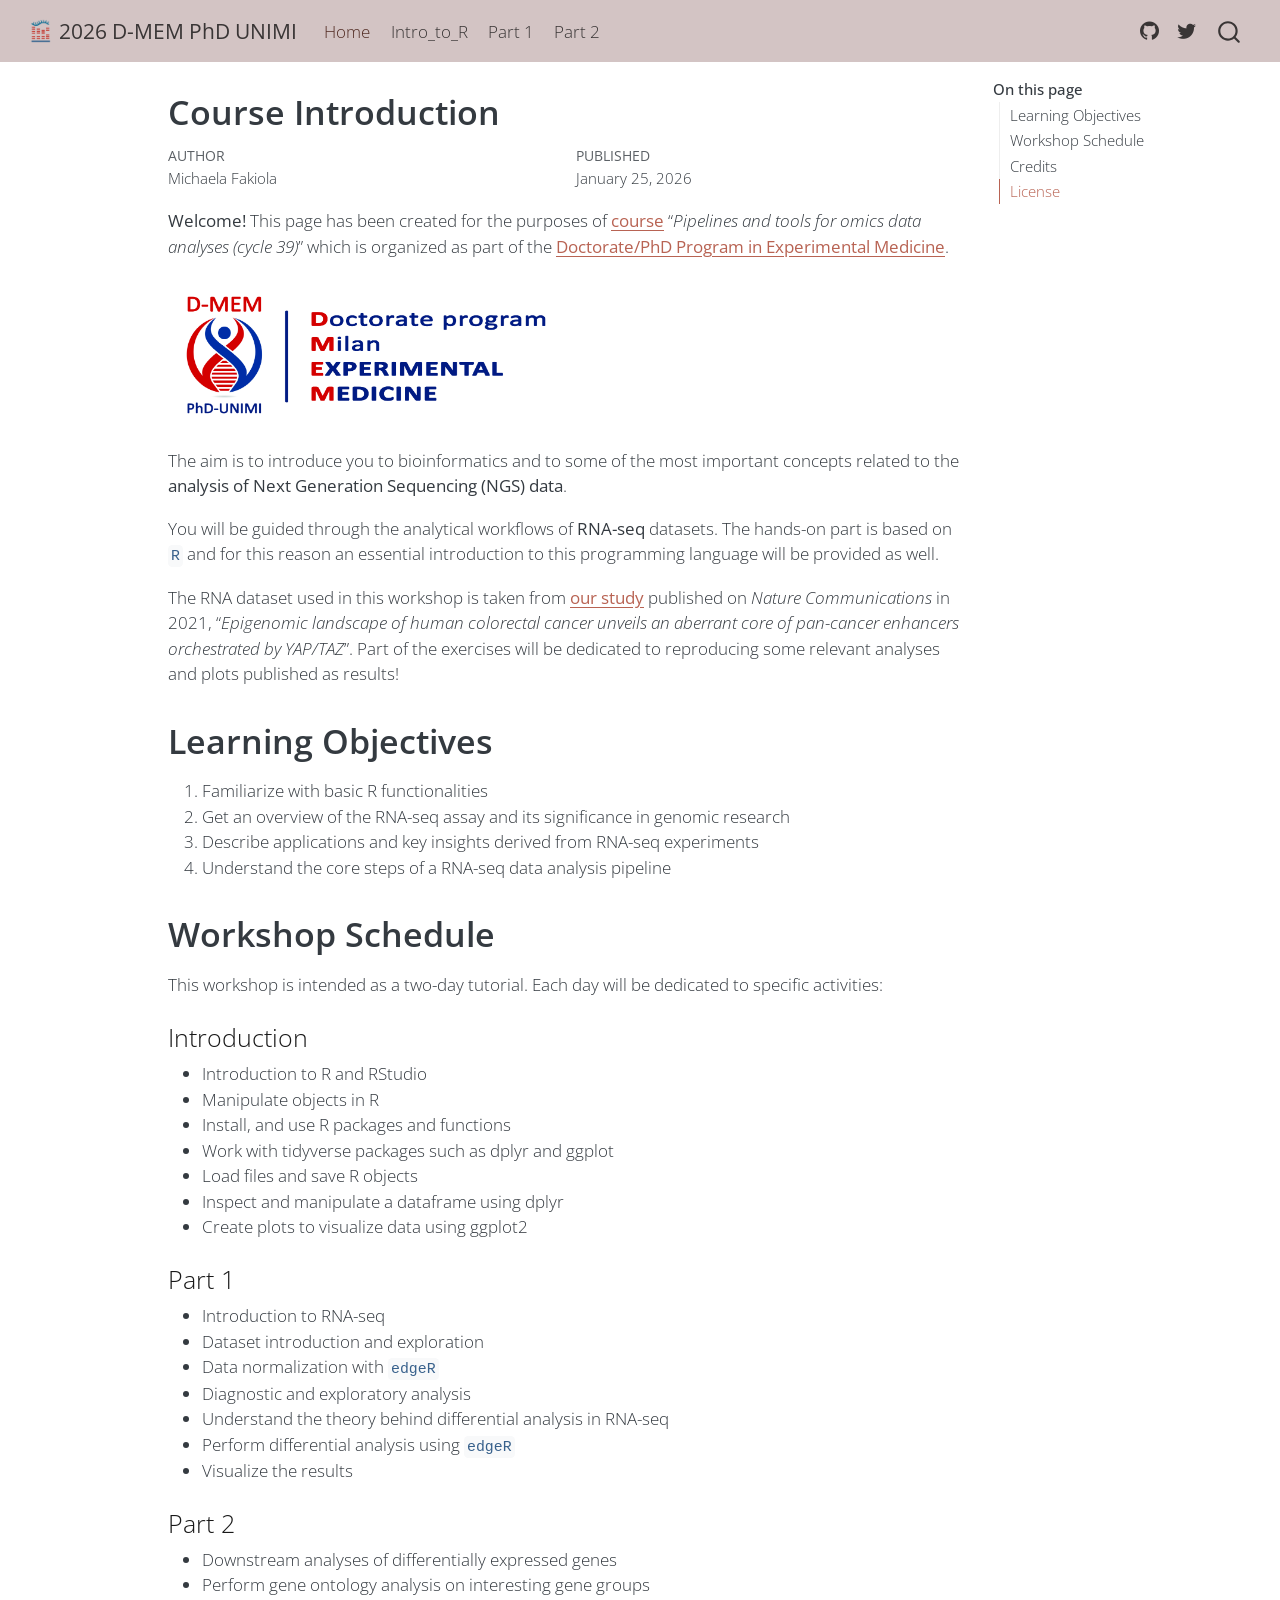
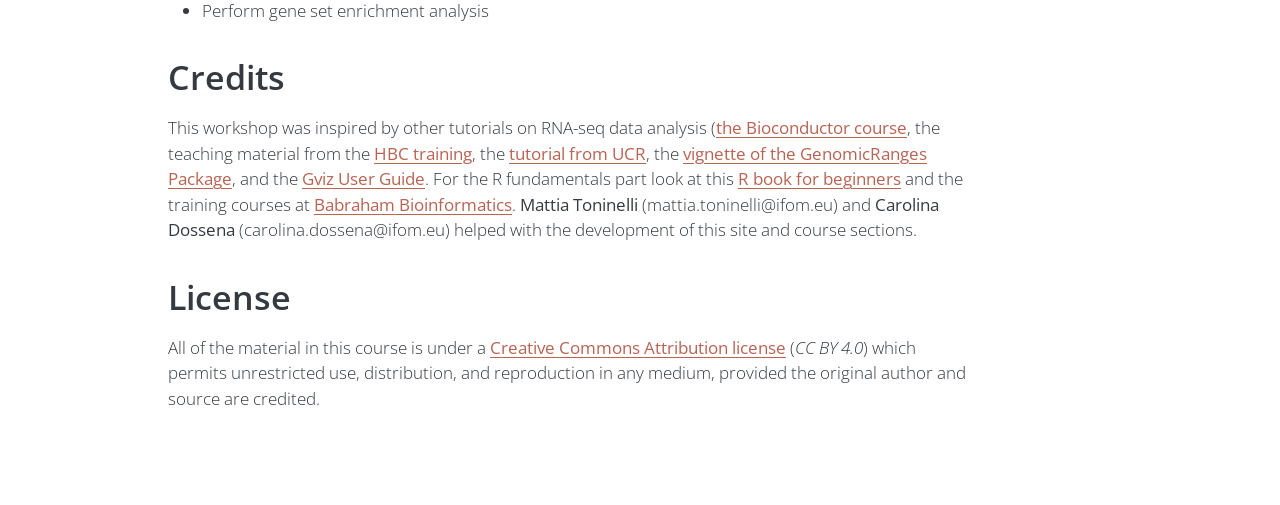
==== docs/pages/index.html @ a2cad3c7 "Course material 28Jan" ====
<!DOCTYPE html>
<html xmlns="http://www.w3.org/1999/xhtml" lang="en" xml:lang="en"><head>

<meta charset="utf-8">
<meta name="generator" content="quarto-1.6.42">

<meta name="viewport" content="width=device-width, initial-scale=1.0, user-scalable=yes">

<meta name="author" content="Michaela Fakiola">
<meta name="dcterms.date" content="2026-01-25">

<title>Course Introduction – 2026 D-MEM PhD UNIMI</title>
<style>
code{white-space: pre-wrap;}
span.smallcaps{font-variant: small-caps;}
div.columns{display: flex; gap: min(4vw, 1.5em);}
div.column{flex: auto; overflow-x: auto;}
div.hanging-indent{margin-left: 1.5em; text-indent: -1.5em;}
ul.task-list{list-style: none;}
ul.task-list li input[type="checkbox"] {
  width: 0.8em;
  margin: 0 0.8em 0.2em -1em; /* quarto-specific, see https://github.com/quarto-dev/quarto-cli/issues/4556 */ 
  vertical-align: middle;
}
</style>


<script src="../site_libs/quarto-nav/quarto-nav.js"></script>
<script src="../site_libs/quarto-nav/headroom.min.js"></script>
<script src="../site_libs/clipboard/clipboard.min.js"></script>
<script src="../site_libs/quarto-search/autocomplete.umd.js"></script>
<script src="../site_libs/quarto-search/fuse.min.js"></script>
<script src="../site_libs/quarto-search/quarto-search.js"></script>
<meta name="quarto:offset" content="../">
<link href=".././pics/RNA-seq_icon_v2.png" rel="icon" type="image/png">
<script src="../site_libs/quarto-html/quarto.js"></script>
<script src="../site_libs/quarto-html/popper.min.js"></script>
<script src="../site_libs/quarto-html/tippy.umd.min.js"></script>
<script src="../site_libs/quarto-html/anchor.min.js"></script>
<link href="../site_libs/quarto-html/tippy.css" rel="stylesheet">
<link href="../site_libs/quarto-html/quarto-syntax-highlighting-de84f8d6bb715db06a919283c2d1e787.css" rel="stylesheet" id="quarto-text-highlighting-styles">
<script src="../site_libs/bootstrap/bootstrap.min.js"></script>
<link href="../site_libs/bootstrap/bootstrap-icons.css" rel="stylesheet">
<link href="../site_libs/bootstrap/bootstrap-d62041491b689b9bde5dbe557e099e3a.min.css" rel="stylesheet" append-hash="true" id="quarto-bootstrap" data-mode="light">
<script id="quarto-search-options" type="application/json">{
  "location": "navbar",
  "copy-button": false,
  "collapse-after": 3,
  "panel-placement": "end",
  "type": "overlay",
  "limit": 50,
  "keyboard-shortcut": [
    "f",
    "/",
    "s"
  ],
  "show-item-context": false,
  "language": {
    "search-no-results-text": "No results",
    "search-matching-documents-text": "matching documents",
    "search-copy-link-title": "Copy link to search",
    "search-hide-matches-text": "Hide additional matches",
    "search-more-match-text": "more match in this document",
    "search-more-matches-text": "more matches in this document",
    "search-clear-button-title": "Clear",
    "search-text-placeholder": "",
    "search-detached-cancel-button-title": "Cancel",
    "search-submit-button-title": "Submit",
    "search-label": "Search"
  }
}</script>


</head>

<body class="nav-fixed">

<div id="quarto-search-results"></div>
  <header id="quarto-header" class="headroom fixed-top">
    <nav class="navbar navbar-expand-lg " data-bs-theme="dark">
      <div class="navbar-container container-fluid">
      <div class="navbar-brand-container mx-auto">
    <a href="../index.html" class="navbar-brand navbar-brand-logo">
    <img src=".././pics/RNA-seq_icon_v2.png" alt="" class="navbar-logo">
    </a>
    <a class="navbar-brand" href="../index.html">
    <span class="navbar-title">2026 D-MEM PhD UNIMI</span>
    </a>
  </div>
            <div id="quarto-search" class="" title="Search"></div>
          <button class="navbar-toggler" type="button" data-bs-toggle="collapse" data-bs-target="#navbarCollapse" aria-controls="navbarCollapse" role="menu" aria-expanded="false" aria-label="Toggle navigation" onclick="if (window.quartoToggleHeadroom) { window.quartoToggleHeadroom(); }">
  <span class="navbar-toggler-icon"></span>
</button>
          <div class="collapse navbar-collapse" id="navbarCollapse">
            <ul class="navbar-nav navbar-nav-scroll me-auto">
  <li class="nav-item">
    <a class="nav-link active" href="../pages/index.html" aria-current="page"> 
<span class="menu-text">Home</span></a>
  </li>  
  <li class="nav-item">
    <a class="nav-link" href="../pages/Intro_to_R.html"> 
<span class="menu-text">Intro_to_R</span></a>
  </li>  
  <li class="nav-item">
    <a class="nav-link" href="../pages/Part1.html"> 
<span class="menu-text">Part 1</span></a>
  </li>  
  <li class="nav-item">
    <a class="nav-link" href="../pages/Part2.html"> 
<span class="menu-text">Part 2</span></a>
  </li>  
</ul>
            <ul class="navbar-nav navbar-nav-scroll ms-auto">
  <li class="nav-item compact">
    <a class="nav-link" href="https://github.com/paganilab"> <i class="bi bi-github" role="img">
</i> 
<span class="menu-text"></span></a>
  </li>  
  <li class="nav-item compact">
    <a class="nav-link" href="https://twitter.com/LabPagani"> <i class="bi bi-twitter" role="img">
</i> 
<span class="menu-text"></span></a>
  </li>  
</ul>
          </div> <!-- /navcollapse -->
            <div class="quarto-navbar-tools">
</div>
      </div> <!-- /container-fluid -->
    </nav>
</header>
<!-- content -->
<div id="quarto-content" class="quarto-container page-columns page-rows-contents page-layout-article page-navbar">
<!-- sidebar -->
<!-- margin-sidebar -->
    <div id="quarto-margin-sidebar" class="sidebar margin-sidebar">
        <nav id="TOC" role="doc-toc" class="toc-active">
    <h2 id="toc-title">On this page</h2>
   
  <ul>
  <li><a href="#learning-objectives" id="toc-learning-objectives" class="nav-link active" data-scroll-target="#learning-objectives">Learning Objectives</a></li>
  <li><a href="#workshop-schedule" id="toc-workshop-schedule" class="nav-link" data-scroll-target="#workshop-schedule">Workshop Schedule</a>
  <ul class="collapse">
  <li><a href="#introduction" id="toc-introduction" class="nav-link" data-scroll-target="#introduction">Introduction</a></li>
  <li><a href="#part-1" id="toc-part-1" class="nav-link" data-scroll-target="#part-1">Part 1</a></li>
  <li><a href="#part-2" id="toc-part-2" class="nav-link" data-scroll-target="#part-2">Part 2</a></li>
  </ul></li>
  <li><a href="#credits" id="toc-credits" class="nav-link" data-scroll-target="#credits">Credits</a></li>
  <li><a href="#license" id="toc-license" class="nav-link" data-scroll-target="#license">License</a></li>
  </ul>
</nav>
    </div>
<!-- main -->
<main class="content" id="quarto-document-content">

<header id="title-block-header" class="quarto-title-block default">
<div class="quarto-title">
<h1 class="title">Course Introduction</h1>
</div>



<div class="quarto-title-meta">

    <div>
    <div class="quarto-title-meta-heading">Author</div>
    <div class="quarto-title-meta-contents">
             <p>Michaela Fakiola </p>
          </div>
  </div>
    
    <div>
    <div class="quarto-title-meta-heading">Published</div>
    <div class="quarto-title-meta-contents">
      <p class="date">January 25, 2026</p>
    </div>
  </div>
  
    
  </div>
  


</header>


<p><strong>Welcome!</strong> This page has been created for the purposes of <a href="https://dms.ariel.ctu.unimi.it/v5/Home/default.aspx">course</a> “<em>Pipelines and tools for omics data analyses (cycle 39)</em>” which is organized as part of the <a href="https://d-memphd.unimi.it/">Doctorate/PhD Program in Experimental Medicine</a>.</p>
<p><img src="../pics/D-MEM.Jpeg" width="400"></p>
<p>The aim is to introduce you to bioinformatics and to some of the most important concepts related to the <strong>analysis of Next Generation Sequencing (NGS) data</strong>.</p>
<p>You will be guided through the analytical workflows of <strong>RNA-seq</strong> datasets. The hands-on part is based on <code>R</code> and for this reason an essential introduction to this programming language will be provided as well.</p>
<p>The RNA dataset used in this workshop is taken from <a href="https://www.nature.com/articles/s41467-021-22544-y#MOESM1">our study</a> published on <em>Nature Communications</em> in 2021, “<em>Epigenomic landscape of human colorectal cancer unveils an aberrant core of pan-cancer enhancers orchestrated by YAP/TAZ</em>”. Part of the exercises will be dedicated to reproducing some relevant analyses and plots published as results!</p>
<section id="learning-objectives" class="level1">
<h1>Learning Objectives</h1>
<ol type="1">
<li>Familiarize with basic R functionalities</li>
<li>Get an overview of the RNA-seq assay and its significance in genomic research</li>
<li>Describe applications and key insights derived from RNA-seq experiments</li>
<li>Understand the core steps of a RNA-seq data analysis pipeline</li>
</ol>
</section>
<section id="workshop-schedule" class="level1">
<h1>Workshop Schedule</h1>
<p>This workshop is intended as a two-day tutorial. Each day will be dedicated to specific activities:</p>
<section id="introduction" class="level3">
<h3 class="anchored" data-anchor-id="introduction">Introduction</h3>
<ul>
<li>Introduction to R and RStudio</li>
<li>Manipulate objects in R</li>
<li>Install, and use R packages and functions</li>
<li>Work with tidyverse packages such as dplyr and ggplot</li>
<li>Load files and save R objects</li>
<li>Inspect and manipulate a dataframe using dplyr</li>
<li>Create plots to visualize data using ggplot2</li>
</ul>
</section>
<section id="part-1" class="level3">
<h3 class="anchored" data-anchor-id="part-1">Part 1</h3>
<ul>
<li>Introduction to RNA-seq</li>
<li>Dataset introduction and exploration</li>
<li>Data normalization with <code>edgeR</code></li>
<li>Diagnostic and exploratory analysis</li>
<li>Understand the theory behind differential analysis in RNA-seq</li>
<li>Perform differential analysis using <code>edgeR</code></li>
<li>Visualize the results</li>
</ul>
</section>
<section id="part-2" class="level3">
<h3 class="anchored" data-anchor-id="part-2">Part 2</h3>
<ul>
<li>Downstream analyses of differentially expressed genes</li>
<li>Perform gene ontology analysis on interesting gene groups</li>
<li>Perform gene set enrichment analysis</li>
</ul>
</section>
</section>
<section id="credits" class="level1">
<h1>Credits</h1>
<p>This workshop was inspired by other tutorials on RNA-seq data analysis (<a href="https://www.bioconductor.org/help/course-materials/2016/CSAMA/lab-5-chipseq/Epigenetics.html">the Bioconductor course</a>, the teaching material from the <a href="https://github.com/hbctraining/Intro-to-ChIPseq/blob/master/schedule/3-day.md">HBC training</a>, the <a href="http://biocluster.ucr.edu/~rkaundal/workshops/R_feb2016/ChIPseq/ChIPseq.html">tutorial from UCR</a>, the <a href="https://bioconductor.org/packages/devel/bioc/vignettes/GenomicRanges/inst/doc/GenomicRangesIntroduction.html">vignette of the GenomicRanges Package</a>, and the <a href="https://bioconductor.org/packages/devel/bioc/vignettes/Gviz/inst/doc/Gviz.html">Gviz User Guide</a>. For the R fundamentals part look at this <a href="https://bookdown.org/daniel_dauber_io/r4np_book/">R book for beginners</a> and the training courses at <a href="https://www.bioinformatics.babraham.ac.uk/training.html">Babraham Bioinformatics</a>. <strong>Mattia Toninelli</strong> (mattia.toninelli@ifom.eu) and <strong>Carolina Dossena</strong> (carolina.dossena@ifom.eu) helped with the development of this site and course sections.</p>
</section>
<section id="license" class="level1">
<h1>License</h1>
<p>All of the material in this course is under a <a href="https://creativecommons.org/licenses/by/4.0/">Creative Commons Attribution license</a> (<em>CC BY 4.0</em>) which permits unrestricted use, distribution, and reproduction in any medium, provided the original author and source are credited.</p>


</section>

</main> <!-- /main -->
<script id="quarto-html-after-body" type="application/javascript">
window.document.addEventListener("DOMContentLoaded", function (event) {
  const toggleBodyColorMode = (bsSheetEl) => {
    const mode = bsSheetEl.getAttribute("data-mode");
    const bodyEl = window.document.querySelector("body");
    if (mode === "dark") {
      bodyEl.classList.add("quarto-dark");
      bodyEl.classList.remove("quarto-light");
    } else {
      bodyEl.classList.add("quarto-light");
      bodyEl.classList.remove("quarto-dark");
    }
  }
  const toggleBodyColorPrimary = () => {
    const bsSheetEl = window.document.querySelector("link#quarto-bootstrap");
    if (bsSheetEl) {
      toggleBodyColorMode(bsSheetEl);
    }
  }
  toggleBodyColorPrimary();  
  const icon = "";
  const anchorJS = new window.AnchorJS();
  anchorJS.options = {
    placement: 'right',
    icon: icon
  };
  anchorJS.add('.anchored');
  const isCodeAnnotation = (el) => {
    for (const clz of el.classList) {
      if (clz.startsWith('code-annotation-')) {                     
        return true;
      }
    }
    return false;
  }
  const onCopySuccess = function(e) {
    // button target
    const button = e.trigger;
    // don't keep focus
    button.blur();
    // flash "checked"
    button.classList.add('code-copy-button-checked');
    var currentTitle = button.getAttribute("title");
    button.setAttribute("title", "Copied!");
    let tooltip;
    if (window.bootstrap) {
      button.setAttribute("data-bs-toggle", "tooltip");
      button.setAttribute("data-bs-placement", "left");
      button.setAttribute("data-bs-title", "Copied!");
      tooltip = new bootstrap.Tooltip(button, 
        { trigger: "manual", 
          customClass: "code-copy-button-tooltip",
          offset: [0, -8]});
      tooltip.show();    
    }
    setTimeout(function() {
      if (tooltip) {
        tooltip.hide();
        button.removeAttribute("data-bs-title");
        button.removeAttribute("data-bs-toggle");
        button.removeAttribute("data-bs-placement");
      }
      button.setAttribute("title", currentTitle);
      button.classList.remove('code-copy-button-checked');
    }, 1000);
    // clear code selection
    e.clearSelection();
  }
  const getTextToCopy = function(trigger) {
      const codeEl = trigger.previousElementSibling.cloneNode(true);
      for (const childEl of codeEl.children) {
        if (isCodeAnnotation(childEl)) {
          childEl.remove();
        }
      }
      return codeEl.innerText;
  }
  const clipboard = new window.ClipboardJS('.code-copy-button:not([data-in-quarto-modal])', {
    text: getTextToCopy
  });
  clipboard.on('success', onCopySuccess);
  if (window.document.getElementById('quarto-embedded-source-code-modal')) {
    const clipboardModal = new window.ClipboardJS('.code-copy-button[data-in-quarto-modal]', {
      text: getTextToCopy,
      container: window.document.getElementById('quarto-embedded-source-code-modal')
    });
    clipboardModal.on('success', onCopySuccess);
  }
    var localhostRegex = new RegExp(/^(?:http|https):\/\/localhost\:?[0-9]*\//);
    var mailtoRegex = new RegExp(/^mailto:/);
      var filterRegex = new RegExp('/' + window.location.host + '/');
    var isInternal = (href) => {
        return filterRegex.test(href) || localhostRegex.test(href) || mailtoRegex.test(href);
    }
    // Inspect non-navigation links and adorn them if external
 	var links = window.document.querySelectorAll('a[href]:not(.nav-link):not(.navbar-brand):not(.toc-action):not(.sidebar-link):not(.sidebar-item-toggle):not(.pagination-link):not(.no-external):not([aria-hidden]):not(.dropdown-item):not(.quarto-navigation-tool):not(.about-link)');
    for (var i=0; i<links.length; i++) {
      const link = links[i];
      if (!isInternal(link.href)) {
        // undo the damage that might have been done by quarto-nav.js in the case of
        // links that we want to consider external
        if (link.dataset.originalHref !== undefined) {
          link.href = link.dataset.originalHref;
        }
      }
    }
  function tippyHover(el, contentFn, onTriggerFn, onUntriggerFn) {
    const config = {
      allowHTML: true,
      maxWidth: 500,
      delay: 100,
      arrow: false,
      appendTo: function(el) {
          return el.parentElement;
      },
      interactive: true,
      interactiveBorder: 10,
      theme: 'quarto',
      placement: 'bottom-start',
    };
    if (contentFn) {
      config.content = contentFn;
    }
    if (onTriggerFn) {
      config.onTrigger = onTriggerFn;
    }
    if (onUntriggerFn) {
      config.onUntrigger = onUntriggerFn;
    }
    window.tippy(el, config); 
  }
  const noterefs = window.document.querySelectorAll('a[role="doc-noteref"]');
  for (var i=0; i<noterefs.length; i++) {
    const ref = noterefs[i];
    tippyHover(ref, function() {
      // use id or data attribute instead here
      let href = ref.getAttribute('data-footnote-href') || ref.getAttribute('href');
      try { href = new URL(href).hash; } catch {}
      const id = href.replace(/^#\/?/, "");
      const note = window.document.getElementById(id);
      if (note) {
        return note.innerHTML;
      } else {
        return "";
      }
    });
  }
  const xrefs = window.document.querySelectorAll('a.quarto-xref');
  const processXRef = (id, note) => {
    // Strip column container classes
    const stripColumnClz = (el) => {
      el.classList.remove("page-full", "page-columns");
      if (el.children) {
        for (const child of el.children) {
          stripColumnClz(child);
        }
      }
    }
    stripColumnClz(note)
    if (id === null || id.startsWith('sec-')) {
      // Special case sections, only their first couple elements
      const container = document.createElement("div");
      if (note.children && note.children.length > 2) {
        container.appendChild(note.children[0].cloneNode(true));
        for (let i = 1; i < note.children.length; i++) {
          const child = note.children[i];
          if (child.tagName === "P" && child.innerText === "") {
            continue;
          } else {
            container.appendChild(child.cloneNode(true));
            break;
          }
        }
        if (window.Quarto?.typesetMath) {
          window.Quarto.typesetMath(container);
        }
        return container.innerHTML
      } else {
        if (window.Quarto?.typesetMath) {
          window.Quarto.typesetMath(note);
        }
        return note.innerHTML;
      }
    } else {
      // Remove any anchor links if they are present
      const anchorLink = note.querySelector('a.anchorjs-link');
      if (anchorLink) {
        anchorLink.remove();
      }
      if (window.Quarto?.typesetMath) {
        window.Quarto.typesetMath(note);
      }
      if (note.classList.contains("callout")) {
        return note.outerHTML;
      } else {
        return note.innerHTML;
      }
    }
  }
  for (var i=0; i<xrefs.length; i++) {
    const xref = xrefs[i];
    tippyHover(xref, undefined, function(instance) {
      instance.disable();
      let url = xref.getAttribute('href');
      let hash = undefined; 
      if (url.startsWith('#')) {
        hash = url;
      } else {
        try { hash = new URL(url).hash; } catch {}
      }
      if (hash) {
        const id = hash.replace(/^#\/?/, "");
        const note = window.document.getElementById(id);
        if (note !== null) {
          try {
            const html = processXRef(id, note.cloneNode(true));
            instance.setContent(html);
          } finally {
            instance.enable();
            instance.show();
          }
        } else {
          // See if we can fetch this
          fetch(url.split('#')[0])
          .then(res => res.text())
          .then(html => {
            const parser = new DOMParser();
            const htmlDoc = parser.parseFromString(html, "text/html");
            const note = htmlDoc.getElementById(id);
            if (note !== null) {
              const html = processXRef(id, note);
              instance.setContent(html);
            } 
          }).finally(() => {
            instance.enable();
            instance.show();
          });
        }
      } else {
        // See if we can fetch a full url (with no hash to target)
        // This is a special case and we should probably do some content thinning / targeting
        fetch(url)
        .then(res => res.text())
        .then(html => {
          const parser = new DOMParser();
          const htmlDoc = parser.parseFromString(html, "text/html");
          const note = htmlDoc.querySelector('main.content');
          if (note !== null) {
            // This should only happen for chapter cross references
            // (since there is no id in the URL)
            // remove the first header
            if (note.children.length > 0 && note.children[0].tagName === "HEADER") {
              note.children[0].remove();
            }
            const html = processXRef(null, note);
            instance.setContent(html);
          } 
        }).finally(() => {
          instance.enable();
          instance.show();
        });
      }
    }, function(instance) {
    });
  }
      let selectedAnnoteEl;
      const selectorForAnnotation = ( cell, annotation) => {
        let cellAttr = 'data-code-cell="' + cell + '"';
        let lineAttr = 'data-code-annotation="' +  annotation + '"';
        const selector = 'span[' + cellAttr + '][' + lineAttr + ']';
        return selector;
      }
      const selectCodeLines = (annoteEl) => {
        const doc = window.document;
        const targetCell = annoteEl.getAttribute("data-target-cell");
        const targetAnnotation = annoteEl.getAttribute("data-target-annotation");
        const annoteSpan = window.document.querySelector(selectorForAnnotation(targetCell, targetAnnotation));
        const lines = annoteSpan.getAttribute("data-code-lines").split(",");
        const lineIds = lines.map((line) => {
          return targetCell + "-" + line;
        })
        let top = null;
        let height = null;
        let parent = null;
        if (lineIds.length > 0) {
            //compute the position of the single el (top and bottom and make a div)
            const el = window.document.getElementById(lineIds[0]);
            top = el.offsetTop;
            height = el.offsetHeight;
            parent = el.parentElement.parentElement;
          if (lineIds.length > 1) {
            const lastEl = window.document.getElementById(lineIds[lineIds.length - 1]);
            const bottom = lastEl.offsetTop + lastEl.offsetHeight;
            height = bottom - top;
          }
          if (top !== null && height !== null && parent !== null) {
            // cook up a div (if necessary) and position it 
            let div = window.document.getElementById("code-annotation-line-highlight");
            if (div === null) {
              div = window.document.createElement("div");
              div.setAttribute("id", "code-annotation-line-highlight");
              div.style.position = 'absolute';
              parent.appendChild(div);
            }
            div.style.top = top - 2 + "px";
            div.style.height = height + 4 + "px";
            div.style.left = 0;
            let gutterDiv = window.document.getElementById("code-annotation-line-highlight-gutter");
            if (gutterDiv === null) {
              gutterDiv = window.document.createElement("div");
              gutterDiv.setAttribute("id", "code-annotation-line-highlight-gutter");
              gutterDiv.style.position = 'absolute';
              const codeCell = window.document.getElementById(targetCell);
              const gutter = codeCell.querySelector('.code-annotation-gutter');
              gutter.appendChild(gutterDiv);
            }
            gutterDiv.style.top = top - 2 + "px";
            gutterDiv.style.height = height + 4 + "px";
          }
          selectedAnnoteEl = annoteEl;
        }
      };
      const unselectCodeLines = () => {
        const elementsIds = ["code-annotation-line-highlight", "code-annotation-line-highlight-gutter"];
        elementsIds.forEach((elId) => {
          const div = window.document.getElementById(elId);
          if (div) {
            div.remove();
          }
        });
        selectedAnnoteEl = undefined;
      };
        // Handle positioning of the toggle
    window.addEventListener(
      "resize",
      throttle(() => {
        elRect = undefined;
        if (selectedAnnoteEl) {
          selectCodeLines(selectedAnnoteEl);
        }
      }, 10)
    );
    function throttle(fn, ms) {
    let throttle = false;
    let timer;
      return (...args) => {
        if(!throttle) { // first call gets through
            fn.apply(this, args);
            throttle = true;
        } else { // all the others get throttled
            if(timer) clearTimeout(timer); // cancel #2
            timer = setTimeout(() => {
              fn.apply(this, args);
              timer = throttle = false;
            }, ms);
        }
      };
    }
      // Attach click handler to the DT
      const annoteDls = window.document.querySelectorAll('dt[data-target-cell]');
      for (const annoteDlNode of annoteDls) {
        annoteDlNode.addEventListener('click', (event) => {
          const clickedEl = event.target;
          if (clickedEl !== selectedAnnoteEl) {
            unselectCodeLines();
            const activeEl = window.document.querySelector('dt[data-target-cell].code-annotation-active');
            if (activeEl) {
              activeEl.classList.remove('code-annotation-active');
            }
            selectCodeLines(clickedEl);
            clickedEl.classList.add('code-annotation-active');
          } else {
            // Unselect the line
            unselectCodeLines();
            clickedEl.classList.remove('code-annotation-active');
          }
        });
      }
  const findCites = (el) => {
    const parentEl = el.parentElement;
    if (parentEl) {
      const cites = parentEl.dataset.cites;
      if (cites) {
        return {
          el,
          cites: cites.split(' ')
        };
      } else {
        return findCites(el.parentElement)
      }
    } else {
      return undefined;
    }
  };
  var bibliorefs = window.document.querySelectorAll('a[role="doc-biblioref"]');
  for (var i=0; i<bibliorefs.length; i++) {
    const ref = bibliorefs[i];
    const citeInfo = findCites(ref);
    if (citeInfo) {
      tippyHover(citeInfo.el, function() {
        var popup = window.document.createElement('div');
        citeInfo.cites.forEach(function(cite) {
          var citeDiv = window.document.createElement('div');
          citeDiv.classList.add('hanging-indent');
          citeDiv.classList.add('csl-entry');
          var biblioDiv = window.document.getElementById('ref-' + cite);
          if (biblioDiv) {
            citeDiv.innerHTML = biblioDiv.innerHTML;
          }
          popup.appendChild(citeDiv);
        });
        return popup.innerHTML;
      });
    }
  }
});
</script>
</div> <!-- /content -->




</body></html>
---- docs/site_libs/quarto-html/tippy.css ----
.tippy-box[data-animation=fade][data-state=hidden]{opacity:0}[data-tippy-root]{max-width:calc(100vw - 10px)}.tippy-box{position:relative;background-color:#333;color:#fff;border-radius:4px;font-size:14px;line-height:1.4;white-space:normal;outline:0;transition-property:transform,visibility,opacity}.tippy-box[data-placement^=top]>.tippy-arrow{bottom:0}.tippy-box[data-placement^=top]>.tippy-arrow:before{bottom:-7px;left:0;border-width:8px 8px 0;border-top-color:initial;transform-origin:center top}.tippy-box[data-placement^=bottom]>.tippy-arrow{top:0}.tippy-box[data-placement^=bottom]>.tippy-arrow:before{top:-7px;left:0;border-width:0 8px 8px;border-bottom-color:initial;transform-origin:center bottom}.tippy-box[data-placement^=left]>.tippy-arrow{right:0}.tippy-box[data-placement^=left]>.tippy-arrow:before{border-width:8px 0 8px 8px;border-left-color:initial;right:-7px;transform-origin:center left}.tippy-box[data-placement^=right]>.tippy-arrow{left:0}.tippy-box[data-placement^=right]>.tippy-arrow:before{left:-7px;border-width:8px 8px 8px 0;border-right-color:initial;transform-origin:center right}.tippy-box[data-inertia][data-state=visible]{transition-timing-function:cubic-bezier(.54,1.5,.38,1.11)}.tippy-arrow{width:16px;height:16px;color:#333}.tippy-arrow:before{content:"";position:absolute;border-color:transparent;border-style:solid}.tippy-content{position:relative;padding:5px 9px;z-index:1}
---- docs/site_libs/quarto-html/quarto-syntax-highlighting-de84f8d6bb715db06a919283c2d1e787.css ----
/* quarto syntax highlight colors */
:root {
  --quarto-hl-al-color: #ff5555;
  --quarto-hl-an-color: #6a737d;
  --quarto-hl-at-color: #d73a49;
  --quarto-hl-bn-color: #005cc5;
  --quarto-hl-bu-color: #d73a49;
  --quarto-hl-ch-color: #032f62;
  --quarto-hl-co-color: #6a737d;
  --quarto-hl-cv-color: #6a737d;
  --quarto-hl-cn-color: #005cc5;
  --quarto-hl-cf-color: #d73a49;
  --quarto-hl-dt-color: #d73a49;
  --quarto-hl-dv-color: #005cc5;
  --quarto-hl-do-color: #6a737d;
  --quarto-hl-er-color: #ff5555;
  --quarto-hl-ex-color: #d73a49;
  --quarto-hl-fl-color: #005cc5;
  --quarto-hl-fu-color: #6f42c1;
  --quarto-hl-im-color: #032f62;
  --quarto-hl-in-color: #6a737d;
  --quarto-hl-kw-color: #d73a49;
  --quarto-hl-op-color: #24292e;
  --quarto-hl-pp-color: #d73a49;
  --quarto-hl-re-color: #6a737d;
  --quarto-hl-sc-color: #005cc5;
  --quarto-hl-ss-color: #032f62;
  --quarto-hl-st-color: #032f62;
  --quarto-hl-va-color: #e36209;
  --quarto-hl-vs-color: #032f62;
  --quarto-hl-wa-color: #ff5555;
}

/* other quarto variables */
:root {
  --quarto-font-monospace: SFMono-Regular, Menlo, Monaco, Consolas, "Liberation Mono", "Courier New", monospace;
}

code span.al {
  font-weight: bold;
  color: #ff5555;
}

code span.an {
  color: #6a737d;
}

code span.at {
  color: #d73a49;
}

code span.bn {
  color: #005cc5;
}

code span.bu {
  color: #d73a49;
}

code span.ch {
  color: #032f62;
}

code span.co {
  color: #6a737d;
}

code span.cv {
  color: #6a737d;
}

code span.cn {
  color: #005cc5;
}

code span.cf {
  color: #d73a49;
}

code span.dt {
  color: #d73a49;
}

code span.dv {
  color: #005cc5;
}

code span.do {
  color: #6a737d;
}

code span.er {
  color: #ff5555;
  text-decoration: underline;
}

code span.ex {
  font-weight: bold;
  color: #d73a49;
}

code span.fl {
  color: #005cc5;
}

code span.fu {
  color: #6f42c1;
}

code span.im {
  color: #032f62;
}

code span.in {
  color: #6a737d;
}

code span.kw {
  color: #d73a49;
}

pre > code.sourceCode > span {
  color: #24292e;
}

code span {
  color: #24292e;
}

code.sourceCode > span {
  color: #24292e;
}

div.sourceCode,
div.sourceCode pre.sourceCode {
  color: #24292e;
}

code span.op {
  color: #24292e;
}

code span.pp {
  color: #d73a49;
}

code span.re {
  color: #6a737d;
}

code span.sc {
  color: #005cc5;
}

code span.ss {
  color: #032f62;
}

code span.st {
  color: #032f62;
}

code span.va {
  color: #e36209;
}

code span.vs {
  color: #032f62;
}

code span.wa {
  color: #ff5555;
}

.prevent-inlining {
  content: "</";
}

/*# sourceMappingURL=5958b9b1823138480980a6d9d826fad2.css.map */
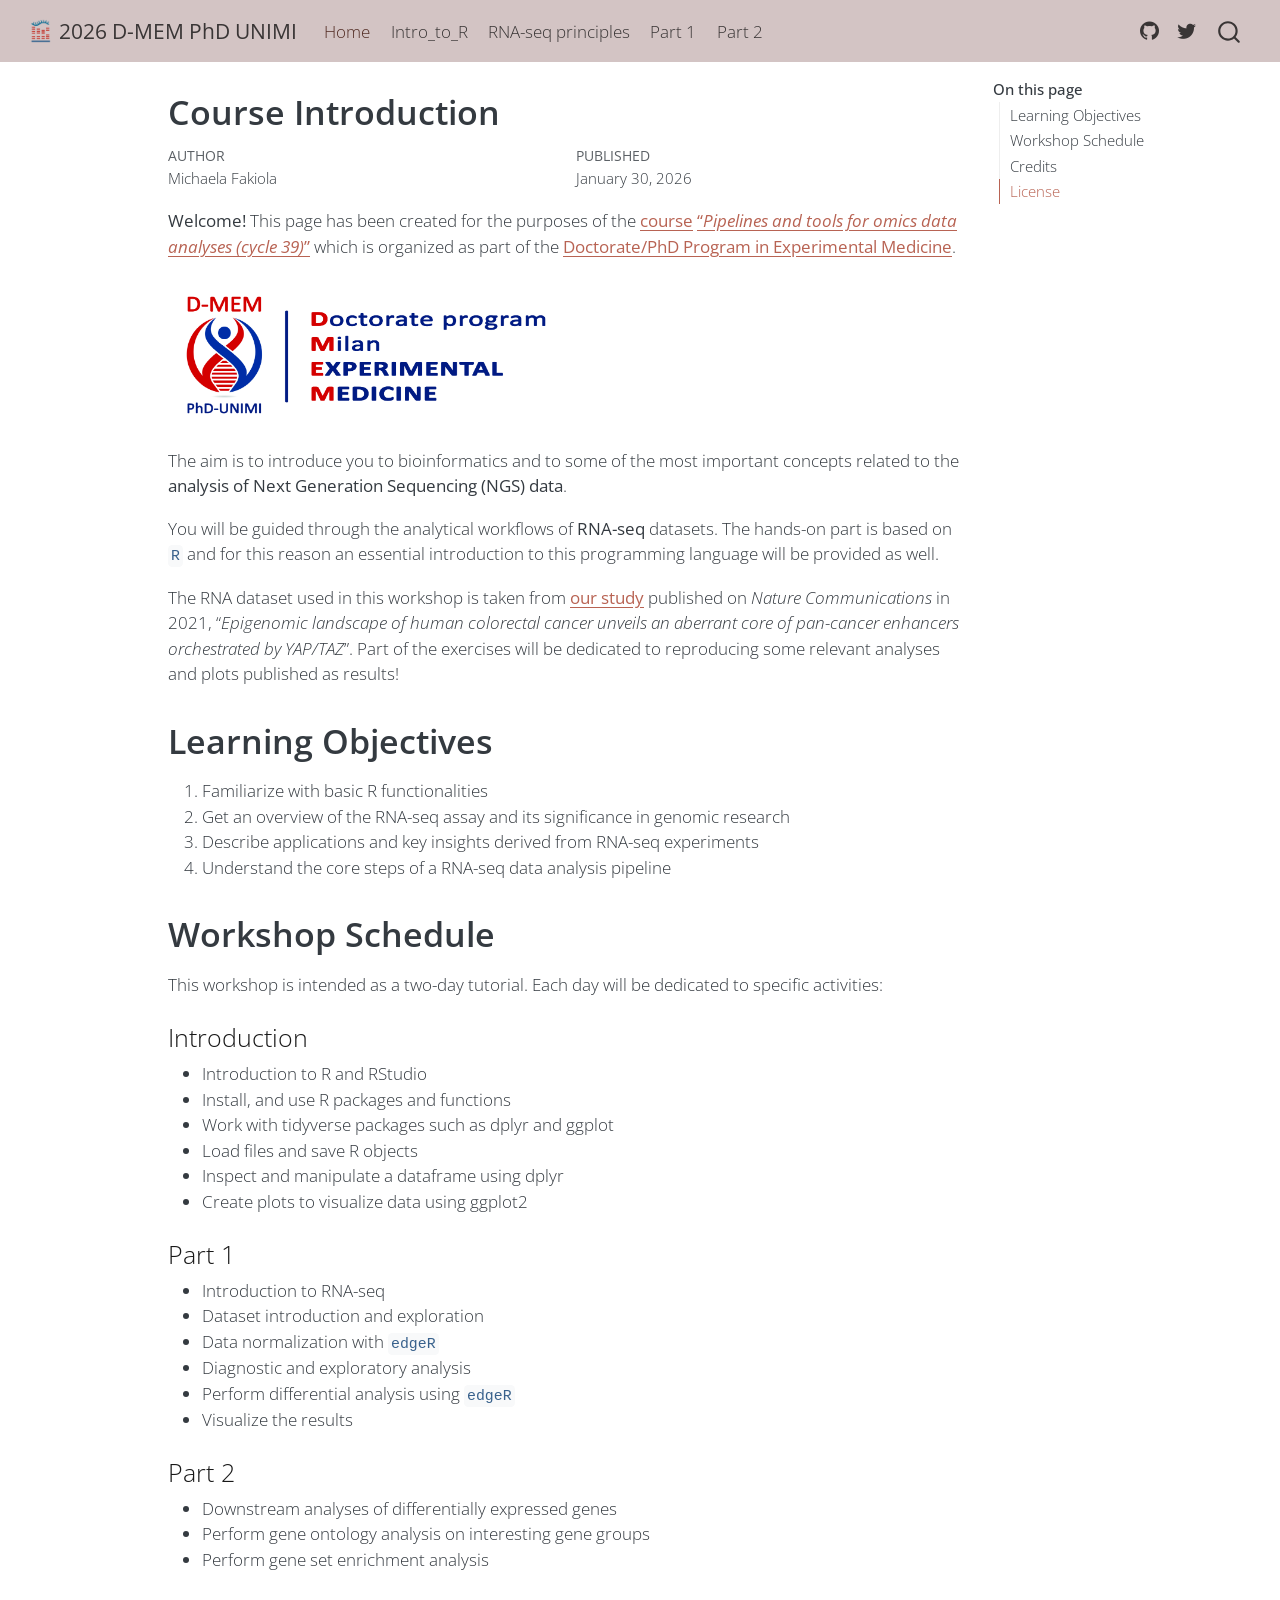
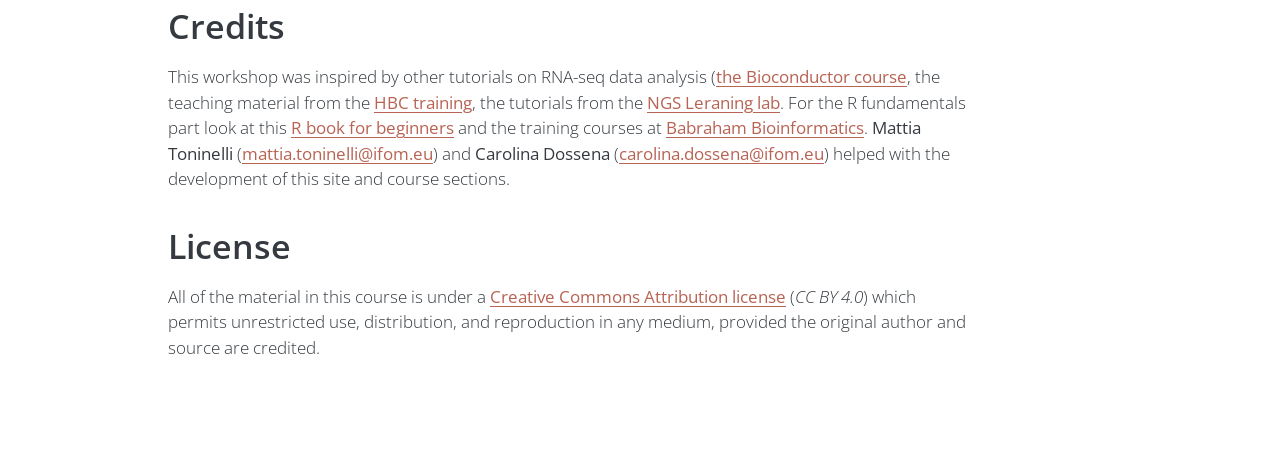
==== commit 103ffcbf: "Update Feb 1 2026" ====
--- a/docs/pages/index.html
+++ b/docs/pages/index.html
@@ -7,7 +7,7 @@
 <meta name="viewport" content="width=device-width, initial-scale=1.0, user-scalable=yes">
 
 <meta name="author" content="Michaela Fakiola">
-<meta name="dcterms.date" content="2026-01-25">
+<meta name="dcterms.date" content="2026-01-30">
 
 <title>Course Introduction – 2026 D-MEM PhD UNIMI</title>
 <style>
@@ -100,6 +100,10 @@
   <li class="nav-item">
     <a class="nav-link" href="../pages/Intro_to_R.html"> 
 <span class="menu-text">Intro_to_R</span></a>
+  </li>  
+  <li class="nav-item">
+    <a class="nav-link" href="../pages/RNA-seq_principles.html"> 
+<span class="menu-text">RNA-seq principles</span></a>
   </li>  
   <li class="nav-item">
     <a class="nav-link" href="../pages/Part1.html"> 
@@ -171,7 +175,7 @@
     <div>
     <div class="quarto-title-meta-heading">Published</div>
     <div class="quarto-title-meta-contents">
-      <p class="date">January 25, 2026</p>
+      <p class="date">January 30, 2026</p>
     </div>
   </div>
   
@@ -183,7 +187,7 @@
 </header>
 
 
-<p><strong>Welcome!</strong> This page has been created for the purposes of <a href="https://dms.ariel.ctu.unimi.it/v5/Home/default.aspx">course</a> “<em>Pipelines and tools for omics data analyses (cycle 39)</em>” which is organized as part of the <a href="https://d-memphd.unimi.it/">Doctorate/PhD Program in Experimental Medicine</a>.</p>
+<p><strong>Welcome!</strong> This page has been created for the purposes of the <a href="https://dms.ariel.ctu.unimi.it/v5/Home/default.aspx">course</a> <a href="https://www.unimi.it/en/education/postgraduate-and-continuing-education-programmes/doctoral-programmes-phd/phd-courses-list/ay-2025/2026-pipelines-and-tools-omics-data-analyses">“<em>Pipelines and tools for omics data analyses (cycle 39)</em>”</a> which is organized as part of the <a href="https://d-memphd.unimi.it/">Doctorate/PhD Program in Experimental Medicine</a>.</p>
 <p><img src="../pics/D-MEM.Jpeg" width="400"></p>
 <p>The aim is to introduce you to bioinformatics and to some of the most important concepts related to the <strong>analysis of Next Generation Sequencing (NGS) data</strong>.</p>
 <p>You will be guided through the analytical workflows of <strong>RNA-seq</strong> datasets. The hands-on part is based on <code>R</code> and for this reason an essential introduction to this programming language will be provided as well.</p>
@@ -204,7 +208,6 @@
 <h3 class="anchored" data-anchor-id="introduction">Introduction</h3>
 <ul>
 <li>Introduction to R and RStudio</li>
-<li>Manipulate objects in R</li>
 <li>Install, and use R packages and functions</li>
 <li>Work with tidyverse packages such as dplyr and ggplot</li>
 <li>Load files and save R objects</li>
@@ -219,7 +222,6 @@
 <li>Dataset introduction and exploration</li>
 <li>Data normalization with <code>edgeR</code></li>
 <li>Diagnostic and exploratory analysis</li>
-<li>Understand the theory behind differential analysis in RNA-seq</li>
 <li>Perform differential analysis using <code>edgeR</code></li>
 <li>Visualize the results</li>
 </ul>
@@ -235,7 +237,7 @@
 </section>
 <section id="credits" class="level1">
 <h1>Credits</h1>
-<p>This workshop was inspired by other tutorials on RNA-seq data analysis (<a href="https://www.bioconductor.org/help/course-materials/2016/CSAMA/lab-5-chipseq/Epigenetics.html">the Bioconductor course</a>, the teaching material from the <a href="https://github.com/hbctraining/Intro-to-ChIPseq/blob/master/schedule/3-day.md">HBC training</a>, the <a href="http://biocluster.ucr.edu/~rkaundal/workshops/R_feb2016/ChIPseq/ChIPseq.html">tutorial from UCR</a>, the <a href="https://bioconductor.org/packages/devel/bioc/vignettes/GenomicRanges/inst/doc/GenomicRangesIntroduction.html">vignette of the GenomicRanges Package</a>, and the <a href="https://bioconductor.org/packages/devel/bioc/vignettes/Gviz/inst/doc/Gviz.html">Gviz User Guide</a>. For the R fundamentals part look at this <a href="https://bookdown.org/daniel_dauber_io/r4np_book/">R book for beginners</a> and the training courses at <a href="https://www.bioinformatics.babraham.ac.uk/training.html">Babraham Bioinformatics</a>. <strong>Mattia Toninelli</strong> (mattia.toninelli@ifom.eu) and <strong>Carolina Dossena</strong> (carolina.dossena@ifom.eu) helped with the development of this site and course sections.</p>
+<p>This workshop was inspired by other tutorials on RNA-seq data analysis (<a href="https://www.bioconductor.org/help/course-materials/2016/CSAMA/">the Bioconductor course</a>, the teaching material from the <a href="https://hbctraining.github.io/Intro-to-bulk-RNAseq/schedule/links-to-lessons.html">HBC training</a>, the tutorials from the <a href="https://ngs101.com/tutorials/">NGS Leraning lab</a>. For the R fundamentals part look at this <a href="https://bookdown.org/daniel_dauber_io/r4np_book/">R book for beginners</a> and the training courses at <a href="https://www.bioinformatics.babraham.ac.uk/training.html">Babraham Bioinformatics</a>. <strong>Mattia Toninelli</strong> (<a href="mailto:mattia.toninelli@ifom.eu" class="email">mattia.toninelli@ifom.eu</a>) and <strong>Carolina Dossena</strong> (<a href="mailto:carolina.dossena@ifom.eu" class="email">carolina.dossena@ifom.eu</a>) helped with the development of this site and course sections.</p>
 </section>
 <section id="license" class="level1">
 <h1>License</h1>
